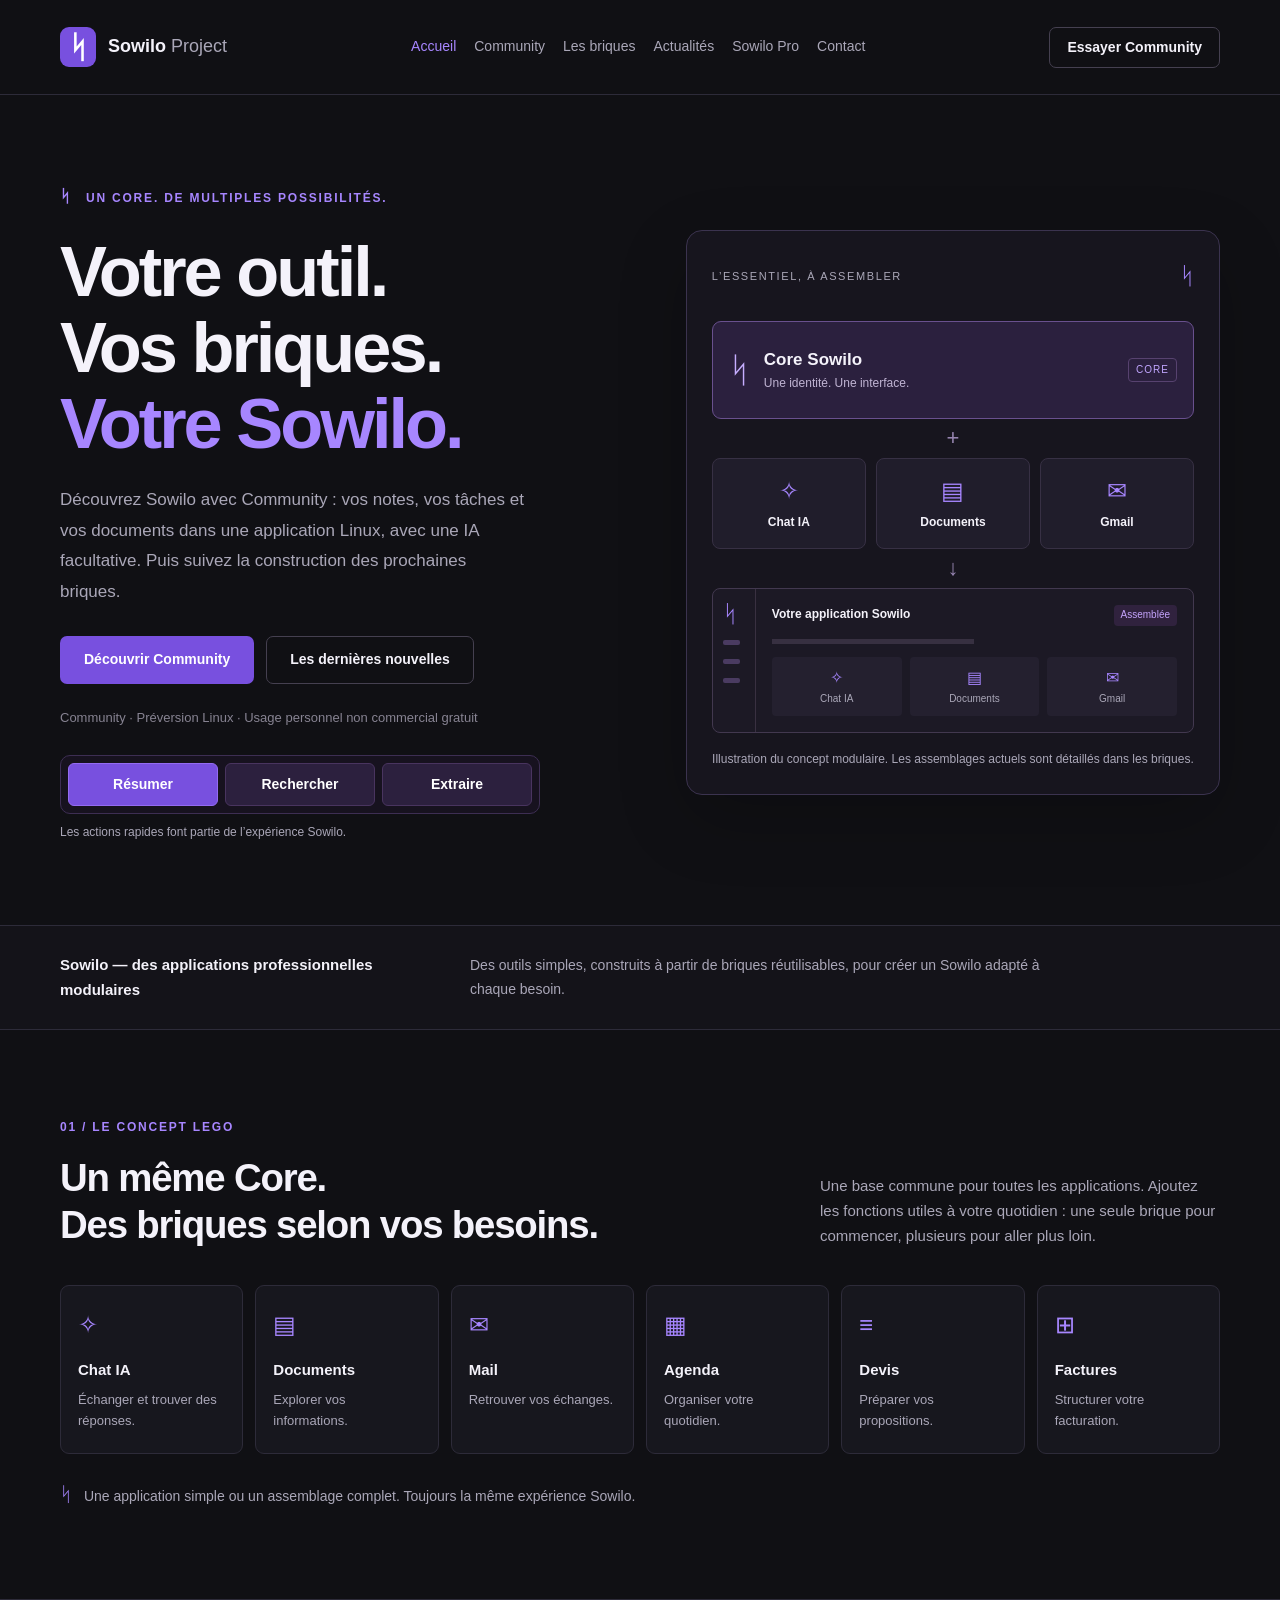
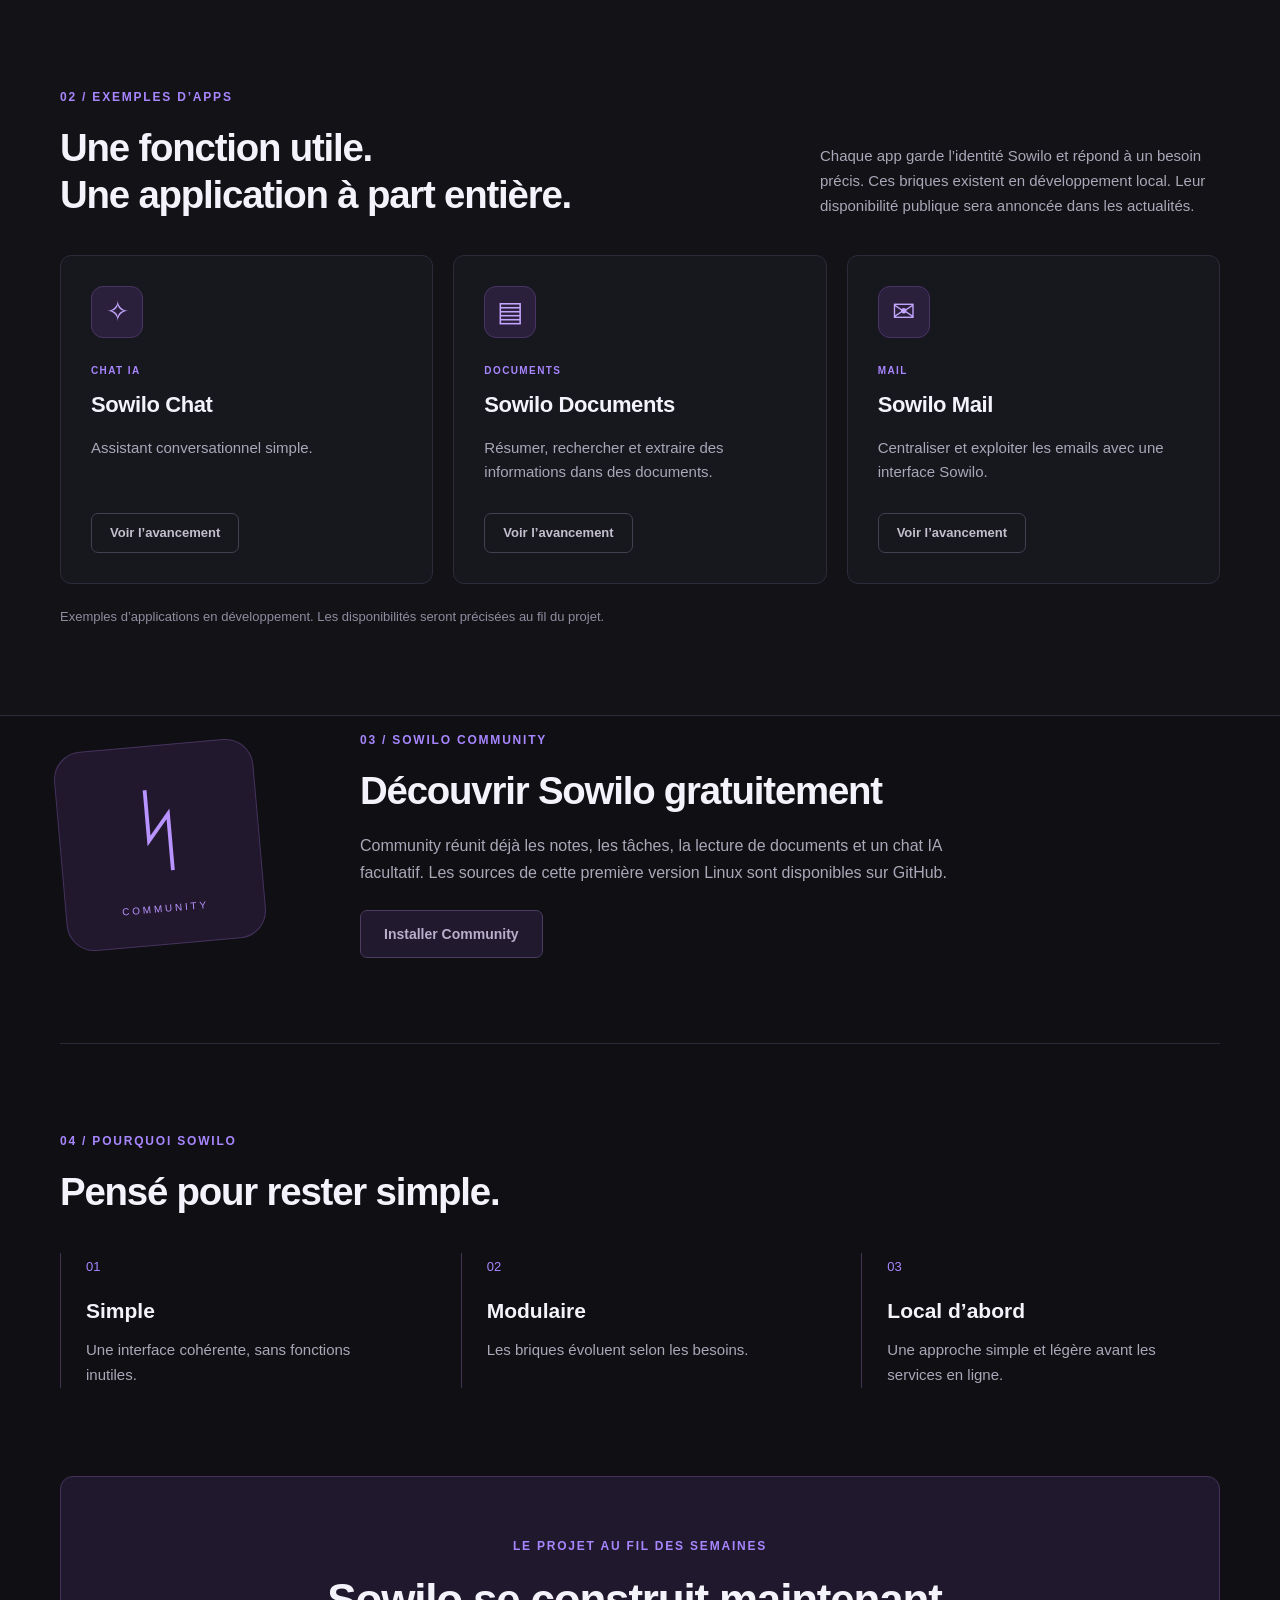
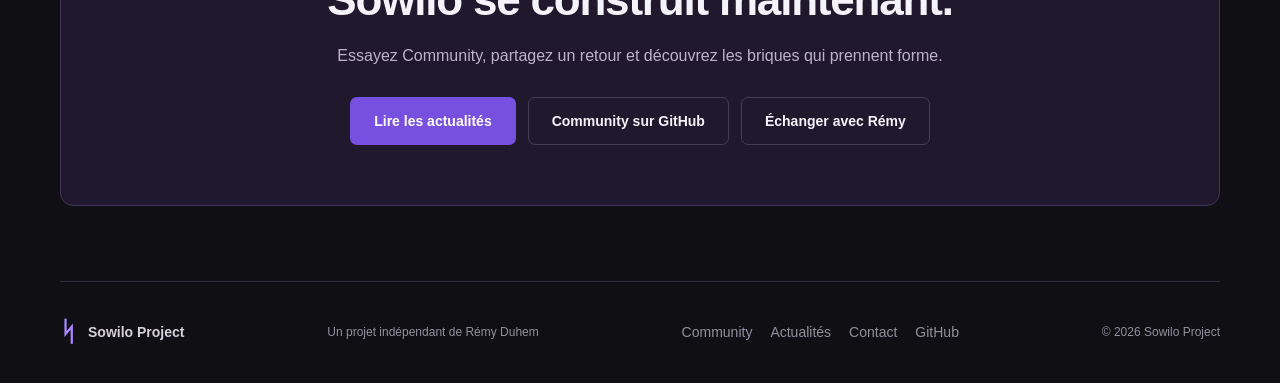
==== index.html @ acffffa9 "Publier la vitrine Community et les actualités Sowilo" ====
<!DOCTYPE html>
<html lang="fr">
<head>
  <meta charset="UTF-8">
  <meta name="viewport" content="width=device-width, initial-scale=1">
  <meta name="description" content="Sowilo — des applications professionnelles modulaires. Des outils simples construits à partir de briques réutilisables, pour chaque besoin.">
  <meta property="og:type" content="website"><meta property="og:title" content="Sowilo — des applications professionnelles modulaires"><meta property="og:description" content="Sowilo — des applications professionnelles modulaires. Des outils simples construits à partir de briques réutilisables, pour chaque besoin."><meta property="og:site_name" content="Sowilo"><meta name="twitter:card" content="summary">
  <meta name="theme-color" content="#101014">
  <title>Sowilo — des applications professionnelles modulaires</title>
  <link rel="icon" type="image/svg+xml" href="data:image/svg+xml,%3Csvg xmlns='http://www.w3.org/2000/svg' viewBox='0 0 64 64'%3E%3Crect width='64' height='64' rx='14' fill='%237c4aeb'/%3E%3Cpath d='M40 10 23 28l18 9-17 17' fill='none' stroke='white' stroke-width='5'/%3E%3C/svg%3E">
  <link rel="stylesheet" href="style.css">
</head>
<body>
  <a class="skip-link" href="#main">Aller au contenu</a>
<header class="site-header"><div class="container header-inner"><a class="brand" href="index.html" aria-label="Sowilo — Accueil"><span class="brand-mark" aria-hidden="true">ᛋ</span><span>Sowilo <span class="brand-light">Project</span></span></a><nav aria-label="Navigation principale"><a href="index.html" aria-current="page">Accueil</a><a href="community.html">Community</a><a href="boutique.html">Les briques</a><a href="blog.html">Actualités</a><a href="pro.html">Sowilo Pro</a><a href="contact.html">Contact</a></nav><a class="button button-small button-outline" href="community.html#installer">Essayer Community</a></div></header>  <main id="main">
    <section class="hero container" id="accueil" aria-labelledby="hero-title">
      <div class="hero-copy">
        <span class="eyebrow"><span class="tiny-rune" aria-hidden="true">ᛋ</span> UN CORE. DE MULTIPLES POSSIBILITÉS.</span>
        <h1 id="hero-title">Votre outil.<br>Vos briques.<br><span>Votre Sowilo.</span></h1>
        <p class="hero-description">Découvrez Sowilo avec Community : vos notes, vos tâches et vos documents dans une application Linux, avec une IA facultative. Puis suivez la construction des prochaines briques.</p>
        <div class="actions"><a class="button button-primary" href="community.html">Découvrir Community</a><a class="button button-outline" href="blog.html">Les dernières nouvelles</a></div>
        <p class="hero-note">Community · Préversion Linux · Usage personnel non commercial gratuit</p>
        <div class="quick-signature"><div class="quick-actions" role="group" aria-label="Aperçu des trois actions rapides Sowilo"><button class="quick-action quick-action-highlight" type="button" disabled>Résumer</button><button class="quick-action" type="button" disabled>Rechercher</button><button class="quick-action" type="button" disabled>Extraire</button></div><p>Les actions rapides font partie de l’expérience Sowilo.</p></div>
      </div>
      <div class="assembly" role="img" aria-label="Le Core Sowilo assemblé aux briques Chat IA, Documents et Gmail forme une application Sowilo.">
        <div class="assembly-top"><span class="diagram-label">L’ESSENTIEL, À ASSEMBLER</span><span class="diagram-rune" aria-hidden="true">ᛋ</span></div>
        <div class="core"><span class="core-rune" aria-hidden="true">ᛋ</span><div><strong>Core Sowilo</strong><span>Une identité. Une interface.</span></div><span class="core-tag">CORE</span></div>
        <div class="connector" aria-hidden="true"><span>+</span></div>
        <div class="diagram-bricks"><div><span class="icon" aria-hidden="true">✧</span><strong>Chat IA</strong></div><div><span class="icon document-icon" aria-hidden="true">▤</span><strong>Documents</strong></div><div><span class="icon" aria-hidden="true">✉</span><strong>Gmail</strong></div></div>
        <div class="connector connector-bottom" aria-hidden="true"><span>↓</span></div>
        <div class="assembled-app"><div class="mini-sidebar"><span aria-hidden="true">ᛋ</span><i></i><i></i><i></i></div><div class="mini-content"><div class="mini-title"><strong>Votre application Sowilo</strong><span class="mini-pill">Assemblée</span></div><div class="mini-line"></div><div class="mini-panels"><span>✧<small>Chat IA</small></span><span>▤<small>Documents</small></span><span>✉<small>Gmail</small></span></div></div></div>
        <p class="diagram-footnote">Illustration du concept modulaire. Les assemblages actuels sont détaillés dans les briques.</p>
      </div>
    </section>
    <div class="intro-band"><div class="container"><p>Sowilo — des applications professionnelles modulaires</p><span>Des outils simples, construits à partir de briques réutilisables, pour créer un Sowilo adapté à chaque besoin.</span></div></div>
    
    
    
    
    <section class="section container" id="concept" aria-labelledby="concept-title">
      <div class="section-heading"><div><span class="eyebrow">01 / LE CONCEPT LEGO</span><h2 id="concept-title">Un même Core.<br>Des briques selon vos besoins.</h2></div><p>Une base commune pour toutes les applications. Ajoutez les fonctions utiles à votre quotidien : une seule brique pour commencer, plusieurs pour aller plus loin.</p></div>
      <div class="brick-grid">
        <article class="brick-card"><span class="icon" aria-hidden="true">✧</span><h3>Chat IA</h3><p>Échanger et trouver des réponses.</p></article>
        <article class="brick-card"><span class="icon" aria-hidden="true">▤</span><h3>Documents</h3><p>Explorer vos informations.</p></article>
        <article class="brick-card"><span class="icon" aria-hidden="true">✉</span><h3>Mail</h3><p>Retrouver vos échanges.</p></article>
        <article class="brick-card"><span class="icon" aria-hidden="true">▦</span><h3>Agenda</h3><p>Organiser votre quotidien.</p></article>
        <article class="brick-card"><span class="icon" aria-hidden="true">≡</span><h3>Devis</h3><p>Préparer vos propositions.</p></article>
        <article class="brick-card"><span class="icon" aria-hidden="true">⊞</span><h3>Factures</h3><p>Structurer votre facturation.</p></article>
      </div>
      <p class="section-note"><span aria-hidden="true">ᛋ</span> Une application simple ou un assemblage complet. Toujours la même expérience Sowilo.</p>
    </section>
<section class="section apps-section" id="apps" aria-labelledby="apps-title"><div class="container">
      <div class="section-heading"><div><span class="eyebrow">02 / EXEMPLES D’APPS</span><h2 id="apps-title">Une fonction utile.<br>Une application à part entière.</h2></div><p>Chaque app garde l’identité Sowilo et répond à un besoin précis. Ces briques existent en développement local. Leur disponibilité publique sera annoncée dans les actualités.</p></div>
      <div class="app-grid">
        <article class="app-card"><div class="app-symbol" aria-hidden="true">✧</div><span class="tag">CHAT IA</span><h3>Sowilo Chat</h3><p>Assistant conversationnel simple.</p><a class="button button-outline" href="boutique.html">Voir l’avancement</a></article>
        <article class="app-card"><div class="app-symbol" aria-hidden="true">▤</div><span class="tag">DOCUMENTS</span><h3>Sowilo Documents</h3><p>Résumer, rechercher et extraire des informations dans des documents.</p><a class="button button-outline" href="boutique.html">Voir l’avancement</a></article>
        <article class="app-card"><div class="app-symbol" aria-hidden="true">✉</div><span class="tag">MAIL</span><h3>Sowilo Mail</h3><p>Centraliser et exploiter les emails avec une interface Sowilo.</p><a class="button button-outline" href="boutique.html">Voir l’avancement</a></article>
      </div><p class="availability-note">Exemples d’applications en développement. Les disponibilités seront précisées au fil du projet.</p>
    </div></section>
<section class="section container community-section" id="community" aria-labelledby="community-title"><div class="community-mark" aria-hidden="true">ᛋ<span>COMMUNITY</span></div><div><span class="eyebrow">03 / SOWILO COMMUNITY</span><h2 id="community-title">Découvrir Sowilo gratuitement</h2><p>Community réunit déjà les notes, les tâches, la lecture de documents et un chat IA facultatif. Les sources de cette première version Linux sont disponibles sur GitHub.</p><a class="button button-primary" href="community.html#installer">Installer Community</a></div></section><section class="section container why-section" aria-labelledby="why-title"><span class="eyebrow">04 / POURQUOI SOWILO</span><h2 id="why-title">Pensé pour rester simple.</h2><div class="why-grid"><article><span class="why-number">01</span><h3>Simple</h3><p>Une interface cohérente, sans fonctions inutiles.</p></article><article><span class="why-number">02</span><h3>Modulaire</h3><p>Les briques évoluent selon les besoins.</p></article><article><span class="why-number">03</span><h3>Local d’abord</h3><p>Une approche simple et légère avant les services en ligne.</p></article></div></section>
<section class="final-cta container" id="suivre" aria-labelledby="cta-title"><span class="eyebrow">LE PROJET AU FIL DES SEMAINES</span><h2 id="cta-title">Sowilo se construit maintenant.</h2><p>Essayez Community, partagez un retour et découvrez les briques qui prennent forme.</p><div class="actions"><a class="button button-primary" href="blog.html">Lire les actualités</a><a class="button button-outline" href="https://github.com/sowiloprojectcontact/sowilo-community">Community sur GitHub</a><a class="button button-outline" href="contact.html">Échanger avec Rémy</a></div></section>
  </main>
<footer class="container footer"><a class="brand" href="index.html"><span class="footer-rune" aria-hidden="true">ᛋ</span> Sowilo Project</a><p>Un projet indépendant de Rémy Duhem</p><nav class="footer-links" aria-label="Navigation de pied de page"><a href="community.html">Community</a><a href="blog.html">Actualités</a><a href="contact.html">Contact</a><a href="https://github.com/sowiloprojectcontact">GitHub</a></nav><span>© 2026 Sowilo Project</span></footer>
</body>
</html>
---- style.css ----
:root{color-scheme:dark;--bg:#101014;--surface:#17171e;--surface-light:#1e1d28;--border:#2d2b39;--text:#f4f2fa;--muted:#aaa7b8;--purple:#a786ff;--deep:#7850df}*{box-sizing:border-box}html{scroll-behavior:smooth;scroll-padding-top:110px}body{margin:0;background:var(--bg);color:var(--text);font-family:Inter,-apple-system,BlinkMacSystemFont,"Segoe UI",sans-serif;font-size:16px;line-height:1.65}a{color:inherit;text-decoration:none}button{font:inherit}button:disabled{cursor:default}a,button{touch-action:manipulation}a:focus-visible,button:focus-visible{outline:3px solid var(--purple);outline-offset:5px}.container{width:min(1160px,calc(100% - 64px));margin-inline:auto}.site-header{border-bottom:1px solid var(--border);background:var(--bg)}.header-inner{min-height:94px;display:flex;align-items:center;justify-content:space-between;gap:24px}.brand{display:flex;align-items:center;gap:12px;font-size:18px;font-weight:650;white-space:nowrap}.brand-light{font-weight:400;color:var(--muted)}.brand-mark{display:grid;place-items:center;background:var(--deep);width:36px;height:40px;border-radius:9px;font-size:31px;line-height:1;color:white}.header-inner nav{display:flex;gap:25px;font-size:14px;color:var(--muted)}nav a:hover{color:var(--text)}.button{display:inline-flex;align-items:center;justify-content:center;min-height:48px;padding:11px 23px;border-radius:7px;font-size:14px;font-weight:600;border:1px solid transparent;line-height:1.5}.button-small{min-height:40px;padding:9px 17px}.button-primary{background:var(--deep);color:#fff}.button-primary:hover{background:#8a61ed}.button-outline{background:transparent;border-color:#454050;color:var(--text)}a.button-outline:hover{border-color:var(--purple);background:#201b2d}.hero{display:grid;grid-template-columns:1.05fr 1fr;align-items:center;gap:65px;padding-block:88px 82px}.eyebrow{font-size:12px;font-weight:650;letter-spacing:1.8px;color:var(--purple);display:block}.tiny-rune{font-size:17px;margin-right:9px}h1,h2,h3,p{margin:0}h1{font-size:clamp(48px,5.5vw,76px);line-height:1.08;letter-spacing:-3px;font-weight:650;margin:23px 0}h1>span{color:var(--purple)}.hero-description{font-size:17px;max-width:470px;color:var(--muted);line-height:1.8}.actions{display:flex;flex-wrap:wrap;gap:12px;margin-top:28px}.hero-note{font-size:13px;color:#878392;margin-top:23px}.assembly{border:1px solid #3b334f;border-radius:16px;padding:25px;background:#17151e;box-shadow:0 24px 70px #0003}.assembly-top{display:flex;justify-content:space-between;align-items:center;margin-bottom:25px}.diagram-label{font-size:11px;letter-spacing:1.6px;color:var(--muted)}.diagram-rune{color:var(--purple);font-size:24px}.core{display:flex;align-items:center;gap:14px;border:1px solid #69508e;background:#2b203e;border-radius:9px;padding:19px 16px}.core-rune{font-size:35px;color:#c6aeff}.core strong{font-size:17px}.core div>span{display:block;font-size:12px;color:#c0b4d3}.core-tag{margin-left:auto;font-size:10px;letter-spacing:1px;color:#c1a6ff;border:1px solid #57426f;padding:3px 7px;border-radius:4px}.connector{height:39px;display:flex;justify-content:center;align-items:center;color:#9684b0}.connector span{font-size:22px}.diagram-bricks{display:grid;grid-template-columns:repeat(3,1fr);gap:10px}.diagram-bricks>div{padding:15px 5px;text-align:center;background:#201d2b;border:1px solid #373044;border-radius:8px}.icon{display:block;font-size:24px;line-height:1.4;color:var(--purple)}.diagram-bricks strong{font-size:12px;display:block;margin-top:6px}.assembled-app{display:flex;border:1px solid #42384f;border-radius:8px;overflow:hidden;background:#1c1925}.mini-sidebar{width:43px;padding:13px 10px;border-right:1px solid #393041;flex-shrink:0}.mini-sidebar>span{display:block;color:var(--purple);font-size:24px;line-height:1}.mini-sidebar i{display:block;width:17px;height:5px;background:#4a3b61;margin-top:14px;border-radius:2px}.mini-content{padding:16px;width:100%;min-width:0}.mini-title{display:flex;justify-content:space-between;align-items:center;gap:8px;font-size:12px}.mini-pill{background:#30223e;color:#c4a4fc;padding:2px 7px;border-radius:4px;font-size:10px}.mini-line{height:5px;background:#373041;width:50%;margin:13px 0}.mini-panels{display:grid;grid-template-columns:repeat(3,1fr);gap:8px}.mini-panels>span{color:var(--purple);padding:8px;background:#24202f;border-radius:4px;text-align:center}.mini-panels small{display:block;font-size:10px;color:var(--muted)}.diagram-footnote{font-size:12px;color:var(--muted);text-align:center;margin-top:17px}.intro-band{border-block:1px solid var(--border);padding:27px 0;background:#141319}.intro-band .container{display:flex;align-items:center;gap:55px}.intro-band p{font-size:15px;font-weight:600;max-width:355px;flex-shrink:0}.intro-band span{font-size:14px;color:var(--muted);max-width:590px}.section{padding-block:88px}.section-heading{display:flex;align-items:flex-end;justify-content:space-between;gap:50px;margin-bottom:36px}.section-heading>p{max-width:400px;color:var(--muted);font-size:15px}h2{font-size:clamp(28px,3vw,39px);line-height:1.23;letter-spacing:-1.2px;font-weight:600;margin-top:16px}.brick-grid{display:grid;grid-template-columns:repeat(6,1fr);gap:12px}.brick-card{border:1px solid var(--border);border-radius:9px;padding:22px 17px;background:var(--surface)}.brick-card h3{font-size:15px;margin-top:17px}.brick-card p{font-size:13px;color:var(--muted);margin-top:7px;line-height:1.6}.section-note{color:var(--muted);font-size:14px;margin-top:24px}.section-note span{color:var(--purple);margin-right:8px;font-size:20px}.apps-section{border-block:1px solid var(--border);background:#131217}.app-grid{display:grid;grid-template-columns:repeat(3,1fr);gap:20px}.app-card{padding:30px;background:var(--surface);border:1px solid var(--border);border-radius:11px;display:flex;align-items:flex-start;flex-direction:column}.app-symbol{display:grid;place-items:center;width:52px;height:52px;border:1px solid #493565;border-radius:12px;background:#2a203b;color:#c4a6ff;font-size:28px;margin-bottom:25px}.tag{display:inline-block;font-size:10px;letter-spacing:1.4px;color:var(--purple);font-weight:600}.app-card h3{font-size:22px;letter-spacing:-.4px;margin-top:8px}.app-card p{font-size:15px;color:var(--muted);margin:12px 0 28px;flex:1}.app-card .button{min-height:40px;padding:8px 18px;font-size:13px;color:#c4bfce}.availability-note{color:#918b9f;font-size:13px;margin-top:22px}.pro-panel{background:#1b1626;border:1px solid #3d2e53;border-radius:13px;padding:48px;display:grid;grid-template-columns:1fr 1fr;align-items:center;gap:58px}.pro-copy .tag{margin-top:23px}.pro-copy p{color:#b7aec7;font-size:15px;margin-top:16px}.pro-copy .muted{font-size:13px;color:#93889f}.pro-diagram{padding:21px;background:#14111c;border:1px solid #473355;border-radius:10px}.pro-diagram-header{display:flex;align-items:center;gap:10px;font-size:17px;margin-bottom:24px}.pro-diagram-header .brand-mark{width:29px;height:32px;font-size:26px}.pro-label{font-size:9px;letter-spacing:1px;color:#9487a8;margin-left:auto}.pro-bricks{display:grid;grid-template-columns:repeat(3,1fr);gap:9px}.pro-bricks>span{display:flex;flex-direction:column;gap:4px;align-items:center;color:var(--purple);padding:12px 3px;border:1px solid #493358;border-radius:6px;background:#291e37;font-size:20px}.pro-bricks strong{font-weight:500;font-size:11px;color:#e1d5ed}.pro-core{display:flex;align-items:center;gap:9px;background:#352444;border:1px solid #62467b;border-radius:6px;padding:13px;margin-top:12px;font-size:14px}.pro-core>span{color:#c6a2fb;font-size:24px}.pro-core small{font-size:10px;color:#bfaacd;margin-left:auto}.community-section{display:grid;grid-template-columns:230px 1fr;gap:70px;align-items:center;padding-top:15px;padding-bottom:85px}.community-mark{width:200px;height:200px;border:1px solid #44325d;background:#21182e;display:flex;flex-direction:column;justify-content:center;align-items:center;font-size:92px;color:#b993ff;line-height:1.2;border-radius:28px;transform:rotate(-5deg)}.community-mark span{font-size:10px;letter-spacing:2.8px;margin-top:17px}.community-section p{max-width:650px;color:var(--muted);margin-top:19px}.community-section .button{margin-top:24px;color:#b9aecb;border-color:#4b3c60;background:#21192e}.why-section{border-top:1px solid var(--border)}.why-grid{display:grid;grid-template-columns:repeat(3,1fr);gap:42px;margin-top:38px}.why-grid article{border-left:1px solid #443453;padding-left:25px}.why-number{color:var(--purple);font-size:13px}.why-grid h3{font-size:21px;margin-top:14px}.why-grid p{color:var(--muted);font-size:15px;margin-top:10px;max-width:285px}.final-cta{border:1px solid #44325c;background:#20182d;border-radius:13px;text-align:center;padding:60px 25px;margin-bottom:75px}.final-cta h2{font-size:clamp(30px,3.6vw,44px)}.final-cta p{color:#bdb3cc;margin-top:16px}.final-cta .actions{justify-content:center}.placeholder-link{pointer-events:none}.social-note{display:block;color:#9789ac;font-size:12px;margin-top:15px}.footer{display:flex;align-items:center;justify-content:space-between;gap:20px;border-top:1px solid var(--border);padding-block:28px;font-size:12px;color:#938e9f}.footer .brand{font-size:14px;color:#d5d0df}.footer-rune{color:var(--purple);font-size:27px}.skip-link{position:fixed;top:8px;left:8px;background:var(--deep);padding:10px 20px;z-index:10;transform:translateY(-160%)}.skip-link:focus{transform:translateY(0)}
@media(min-width:1400px){.hero{padding-block:105px}}@media(max-width:1050px){.header-inner{gap:15px}.header-inner nav{gap:15px}.brand{font-size:16px}.hero{gap:35px}.brick-grid{grid-template-columns:repeat(3,1fr)}.pro-panel{padding:30px;gap:30px}.section-heading{gap:30px}.section-heading>p{max-width:340px}}
@media(max-width:800px){.container{width:calc(100% - 40px)}.header-inner{flex-wrap:wrap;padding-block:18px;gap:17px}.header-inner nav{order:3;width:100%;justify-content:space-between;gap:12px;flex-wrap:wrap;font-size:13px}.hero{grid-template-columns:1fr;padding-block:55px;gap:40px}.hero-copy{max-width:600px}h1{font-size:64px}.assembly{width:100%;max-width:560px}.intro-band .container{flex-direction:column;align-items:flex-start;gap:10px}.intro-band p{max-width:none;flex-shrink:1}.section{padding-block:60px}.section-heading{align-items:flex-start;flex-direction:column;gap:19px}.section-heading>p{max-width:600px}.app-grid{gap:12px}.app-card{padding:22px 18px}.app-card h3{font-size:19px}.pro-panel{grid-template-columns:1fr;gap:30px}.pro-diagram{max-width:520px;width:100%}.community-section{grid-template-columns:145px 1fr;gap:30px;padding-top:0}.community-mark{width:140px;height:155px;font-size:68px;border-radius:20px}.community-mark span{font-size:8px;letter-spacing:2px}.why-grid{gap:20px}.why-grid article{padding-left:17px}.footer{flex-wrap:wrap}.final-cta{margin-bottom:50px}}
@media(max-width:560px){html{scroll-padding-top:25px}.header-inner .button{font-size:12px;padding:8px 12px}.brand{gap:9px;font-size:15px}.brand-mark{width:30px;height:34px;font-size:26px}.header-inner nav{font-size:12px;gap:9px}.hero{padding-block:45px}.eyebrow{font-size:10px;letter-spacing:1.3px}h1{font-size:clamp(43px,12vw,60px);letter-spacing:-2px}.hero-description{font-size:16px}.button{padding:11px 18px}.assembly{padding:18px}.diagram-label{font-size:10px;letter-spacing:1px}.core{padding:15px 12px}.core strong{font-size:16px}.core div>span{font-size:11px}.diagram-bricks{gap:7px}.diagram-bricks strong{font-size:11px}.mini-title{flex-wrap:wrap}.mini-content{padding:12px}.brick-grid{grid-template-columns:repeat(2,1fr)}.app-grid{grid-template-columns:1fr;gap:16px}.app-card{padding:27px}.app-card h3{font-size:23px}.app-card p{margin-bottom:23px}.app-symbol{margin-bottom:17px}.pro-panel{padding:24px 18px}.pro-label{font-size:8px}.pro-diagram{padding:16px}.community-section{grid-template-columns:1fr;gap:28px}.community-mark{width:95px;height:100px;font-size:44px;border-radius:16px}.community-mark span{font-size:7px;letter-spacing:1px;margin-top:9px}.why-grid{grid-template-columns:1fr;gap:27px}.why-grid p{max-width:none}.why-grid h3{margin-top:6px}.final-cta{padding:45px 20px}.footer{flex-direction:column;align-items:flex-start;gap:8px}.section-note{line-height:1.8}}
@media(prefers-reduced-motion:reduce){html{scroll-behavior:auto}}

/* Pages statiques et signature commune Sowilo. */
.header-inner nav{gap:18px;flex-wrap:wrap}.header-inner nav a[aria-current="page"]{color:var(--purple)}
.quick-signature{margin-top:27px;max-width:480px}.quick-actions{display:grid;grid-template-columns:repeat(3,minmax(0,1fr));gap:7px;padding:7px;background:#17121f;border:1px solid #3d2e53;border-radius:10px}.quick-action{min-width:0;min-height:43px;padding:9px 8px;border:1px solid #49345f;border-radius:6px;background:#2c203e;color:#fff;font-size:14px;font-weight:550;line-height:1.4;overflow-wrap:anywhere}.quick-action-highlight{background:var(--deep);border-color:#946bf2}.quick-signature p{margin-top:9px;font-size:12px;color:var(--muted)}
.page-intro{padding-block:65px 38px}.page-intro h1{font-size:clamp(36px,4.5vw,59px);letter-spacing:-1.8px;line-height:1.16}.page-intro>p{max-width:740px;color:var(--muted)}.page-intro .catalog-notice{margin-top:28px;padding:16px 19px;background:var(--surface);border-left:2px solid var(--deep);font-size:14px}.page-content{padding-bottom:80px}.product-grid{row-gap:20px}.app-card h2{font-size:23px;letter-spacing:-.5px;line-height:1.3;margin-top:0}.product-status{color:var(--purple);font-size:14px;margin-top:12px}.blog-card .tag{margin-bottom:17px}.blog-card h2 a:hover{color:var(--purple)}.blog-card h2 a{display:block}.footer{flex-wrap:wrap}.footer-links{display:flex;gap:18px;flex-wrap:wrap;font-size:14px}.footer-links a:hover,.back-link:hover{color:var(--purple)}.footer-links [aria-disabled="true"]{color:#938e9f}
.article-wrap{padding-block:40px 80px}.back-link{font-size:14px;color:var(--purple)}.article-body{max-width:760px;margin:35px auto 0}.article-body h1{font-size:clamp(34px,4.3vw,53px);line-height:1.16;letter-spacing:-1.4px;overflow-wrap:anywhere}.article-lead{font-size:18px;color:var(--muted)}.article-body section{margin-top:36px}.article-body section h2{font-size:25px;letter-spacing:-.6px;margin-bottom:13px}.article-body section p{color:#c6c0d1;font-size:16px;line-height:1.85}.article-end{border-top:1px solid var(--border);padding-top:26px;margin-top:38px;display:flex;align-items:center;flex-wrap:wrap;gap:20px}
@media(max-width:1150px){.header-inner{flex-wrap:wrap;padding-block:18px}.header-inner nav{order:3;width:100%;justify-content:space-between;gap:13px}}
@media(max-width:800px){.page-intro{padding-block:45px 30px}.page-content{padding-bottom:55px}.product-grid{grid-template-columns:repeat(2,minmax(0,1fr))}.blog-card h2{font-size:21px}.article-wrap{padding-block:30px 55px}}
@media(max-width:560px){.header-inner nav{justify-content:flex-start;gap:10px 17px;font-size:13px}.quick-action{font-size:12px;padding:9px 5px}.quick-actions{gap:5px;padding:5px}.product-grid{grid-template-columns:1fr}.page-intro h1{letter-spacing:-1px}.footer-links{gap:15px}.article-body{margin-top:25px}.article-lead{font-size:16px}}


/* Public Community site and project news. */
.content-panel{margin-top:34px;padding:30px;border:1px solid var(--border);border-radius:14px;background:var(--surface)}
.content-panel h2{font-size:27px;margin:0 0 18px}.content-panel p{color:#c6c0d1;max-width:850px}.content-panel p+p{margin-top:15px}
.content-panel a:not(.button),.article-links a{color:var(--purple);text-decoration:underline;text-underline-offset:4px}
.release-note{font-size:14px;color:var(--muted);margin-top:20px}.steps{padding-left:24px;color:#c6c0d1}.steps li{margin:10px 0}
pre{padding:20px;border:1px solid #44325c;border-radius:8px;background:#100c19;color:#f1e9ff;overflow:auto;line-height:1.9}
.contact-address{font-size:clamp(16px,3vw,24px);overflow-wrap:anywhere}.article-links{padding-left:23px}.article-links li{margin:12px 0}
.news-grid{grid-template-columns:repeat(2,minmax(0,1fr))}.product-card .tag{line-height:1.6;white-space:normal;margin-bottom:15px}
@media(max-width:560px){.content-panel{padding:22px 18px}.news-grid{grid-template-columns:1fr}.content-panel h2{font-size:23px}}
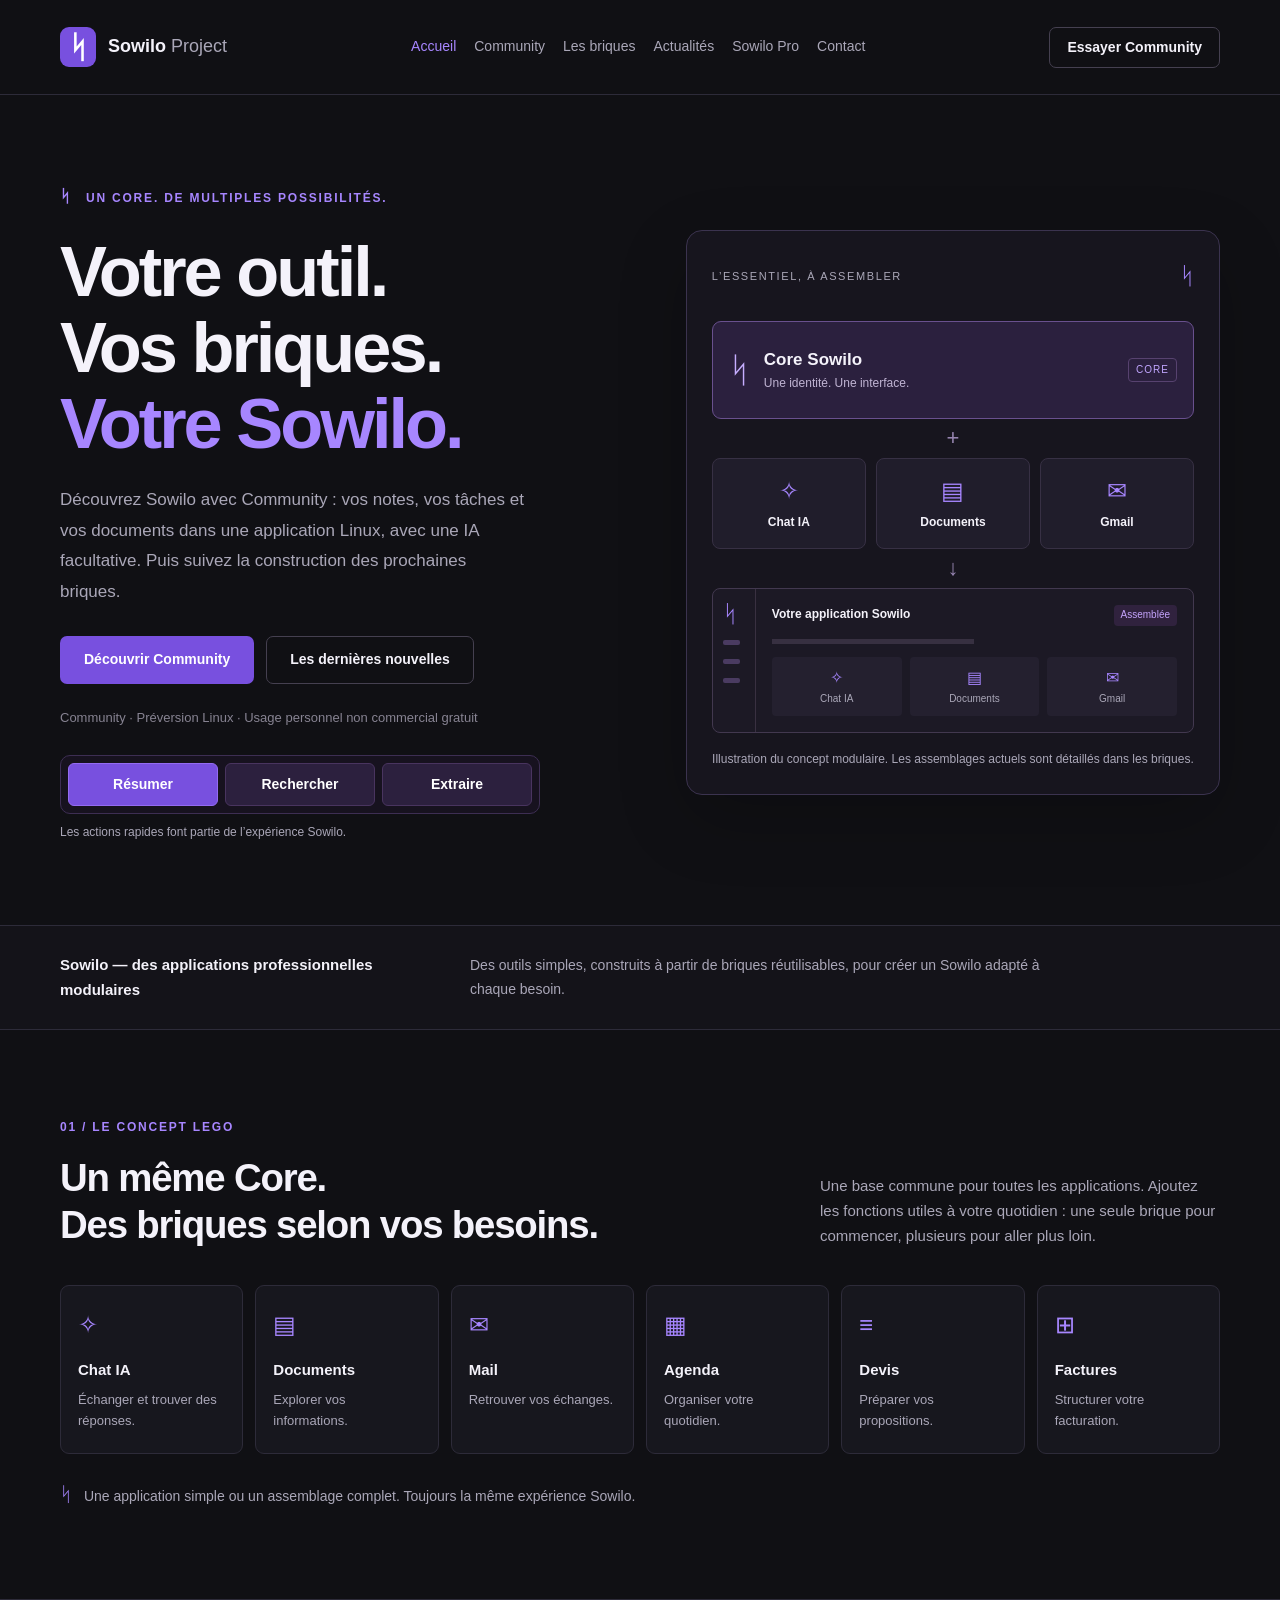
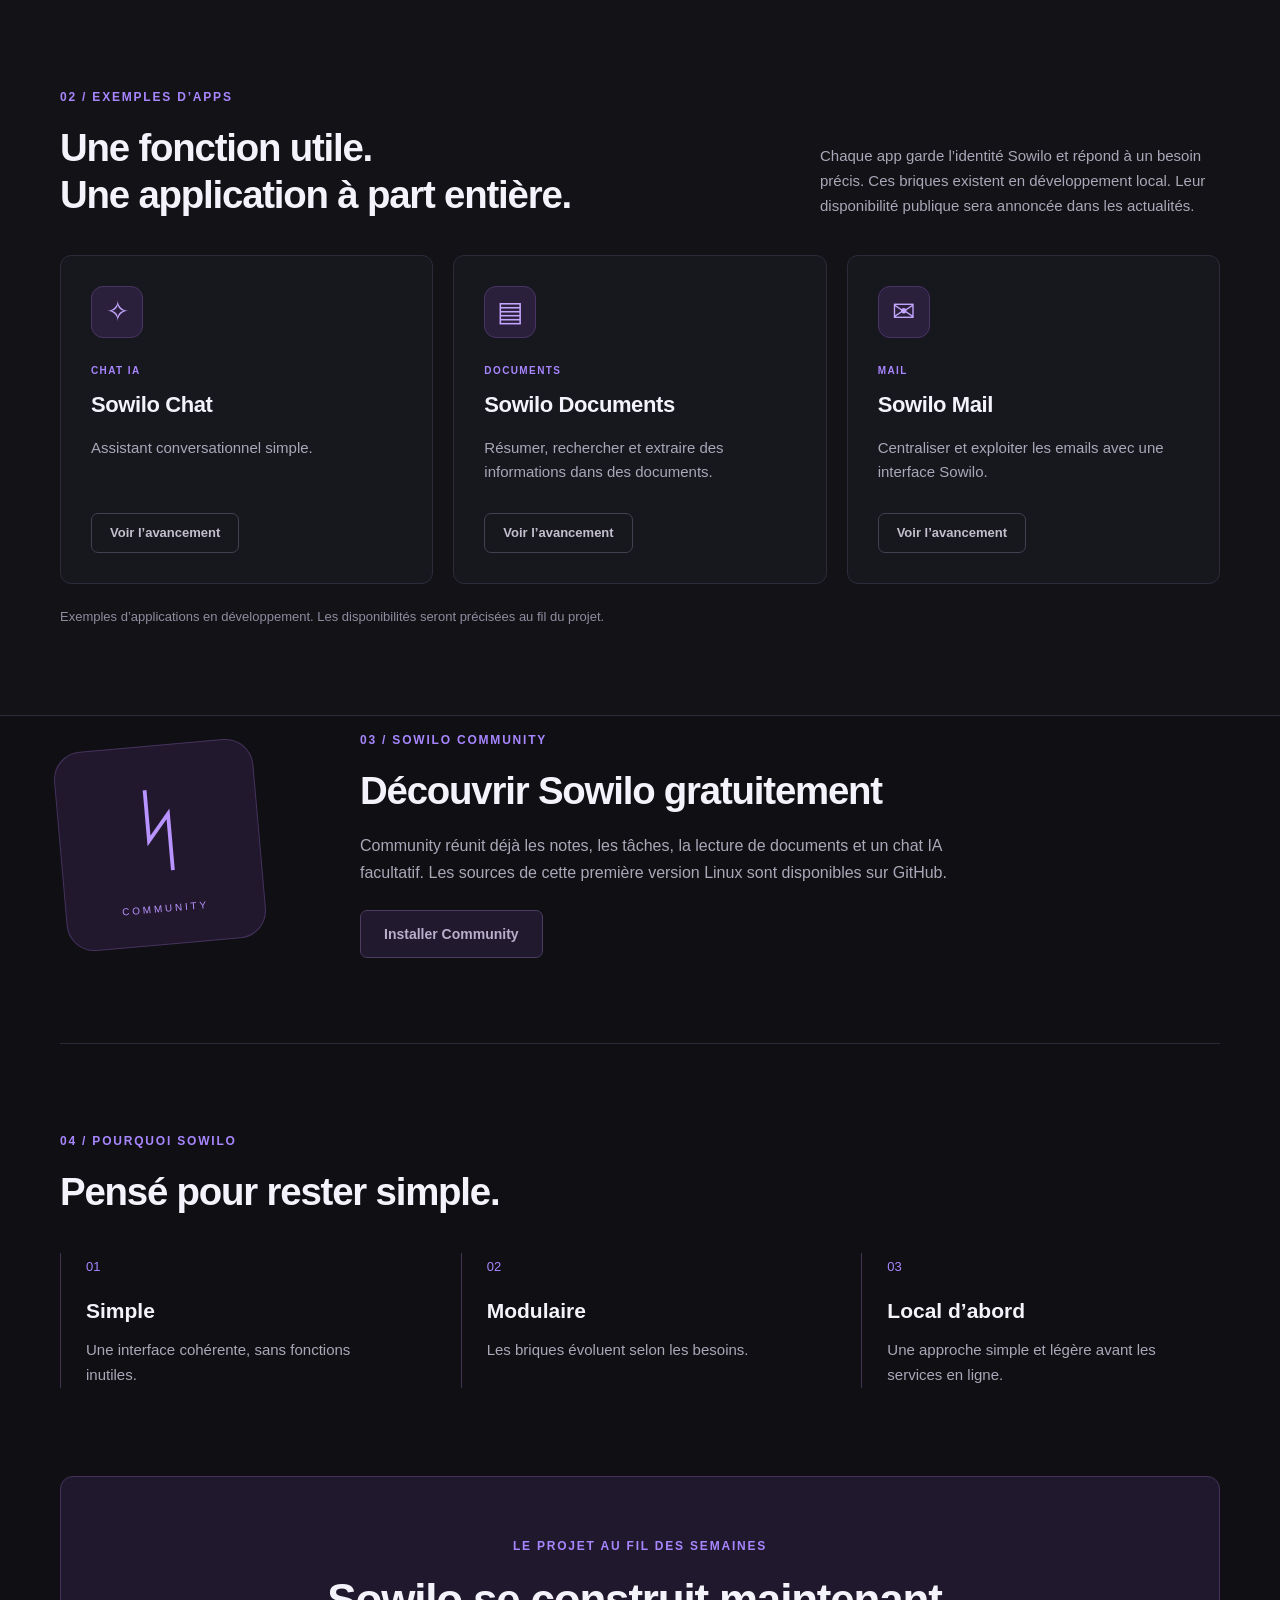
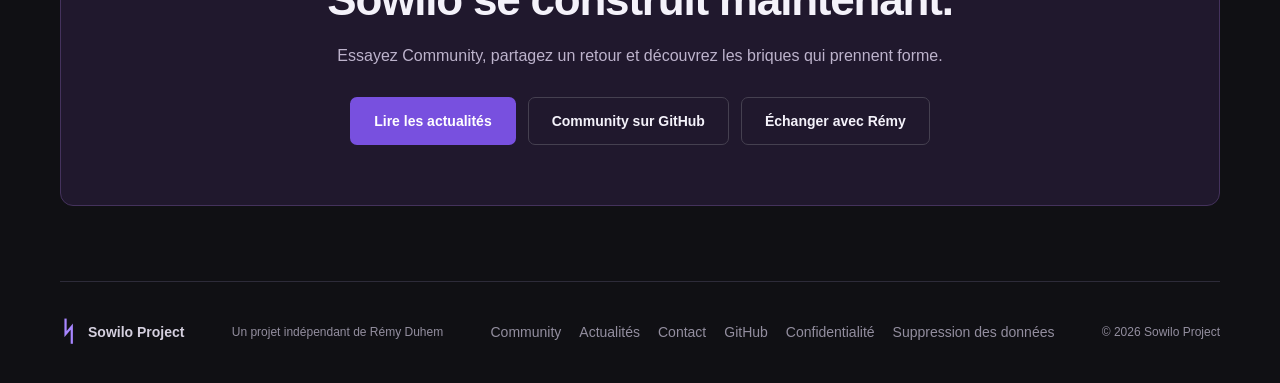
==== commit 34c994e0: "Ajouter la confidentialité et les instructions de suppression Sowilo Réseaux" ====
--- a/index.html
+++ b/index.html
@@ -60,6 +60,6 @@
 <section class="section container community-section" id="community" aria-labelledby="community-title"><div class="community-mark" aria-hidden="true">ᛋ<span>COMMUNITY</span></div><div><span class="eyebrow">03 / SOWILO COMMUNITY</span><h2 id="community-title">Découvrir Sowilo gratuitement</h2><p>Community réunit déjà les notes, les tâches, la lecture de documents et un chat IA facultatif. Les sources de cette première version Linux sont disponibles sur GitHub.</p><a class="button button-primary" href="community.html#installer">Installer Community</a></div></section><section class="section container why-section" aria-labelledby="why-title"><span class="eyebrow">04 / POURQUOI SOWILO</span><h2 id="why-title">Pensé pour rester simple.</h2><div class="why-grid"><article><span class="why-number">01</span><h3>Simple</h3><p>Une interface cohérente, sans fonctions inutiles.</p></article><article><span class="why-number">02</span><h3>Modulaire</h3><p>Les briques évoluent selon les besoins.</p></article><article><span class="why-number">03</span><h3>Local d’abord</h3><p>Une approche simple et légère avant les services en ligne.</p></article></div></section>
 <section class="final-cta container" id="suivre" aria-labelledby="cta-title"><span class="eyebrow">LE PROJET AU FIL DES SEMAINES</span><h2 id="cta-title">Sowilo se construit maintenant.</h2><p>Essayez Community, partagez un retour et découvrez les briques qui prennent forme.</p><div class="actions"><a class="button button-primary" href="blog.html">Lire les actualités</a><a class="button button-outline" href="https://github.com/sowiloprojectcontact/sowilo-community">Community sur GitHub</a><a class="button button-outline" href="contact.html">Échanger avec Rémy</a></div></section>
   </main>
-<footer class="container footer"><a class="brand" href="index.html"><span class="footer-rune" aria-hidden="true">ᛋ</span> Sowilo Project</a><p>Un projet indépendant de Rémy Duhem</p><nav class="footer-links" aria-label="Navigation de pied de page"><a href="community.html">Community</a><a href="blog.html">Actualités</a><a href="contact.html">Contact</a><a href="https://github.com/sowiloprojectcontact">GitHub</a></nav><span>© 2026 Sowilo Project</span></footer>
+<footer class="container footer"><a class="brand" href="index.html"><span class="footer-rune" aria-hidden="true">ᛋ</span> Sowilo Project</a><p>Un projet indépendant de Rémy Duhem</p><nav class="footer-links" aria-label="Navigation de pied de page"><a href="community.html">Community</a><a href="blog.html">Actualités</a><a href="contact.html">Contact</a><a href="https://github.com/sowiloprojectcontact">GitHub</a><a href="confidentialite.html">Confidentialité</a><a href="suppression-donnees.html">Suppression des données</a></nav><span>© 2026 Sowilo Project</span></footer>
 </body>
 </html>
